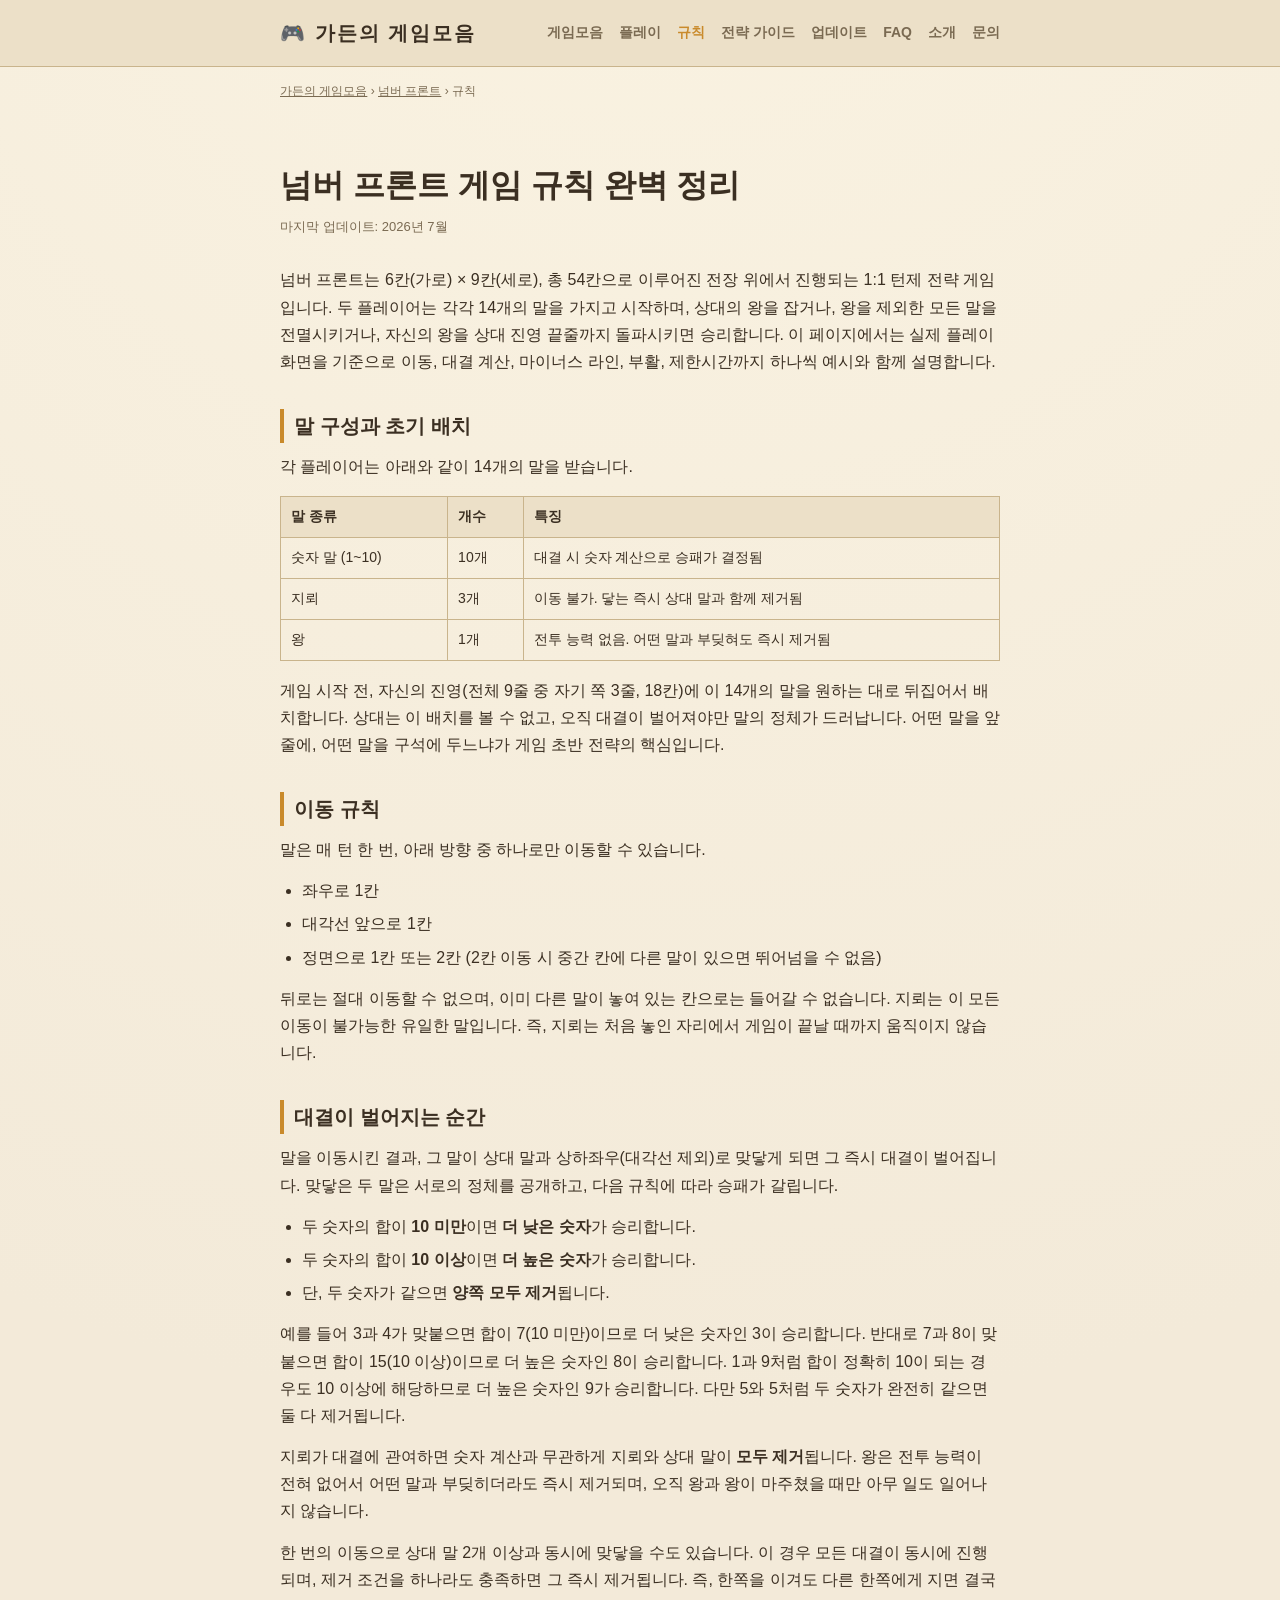
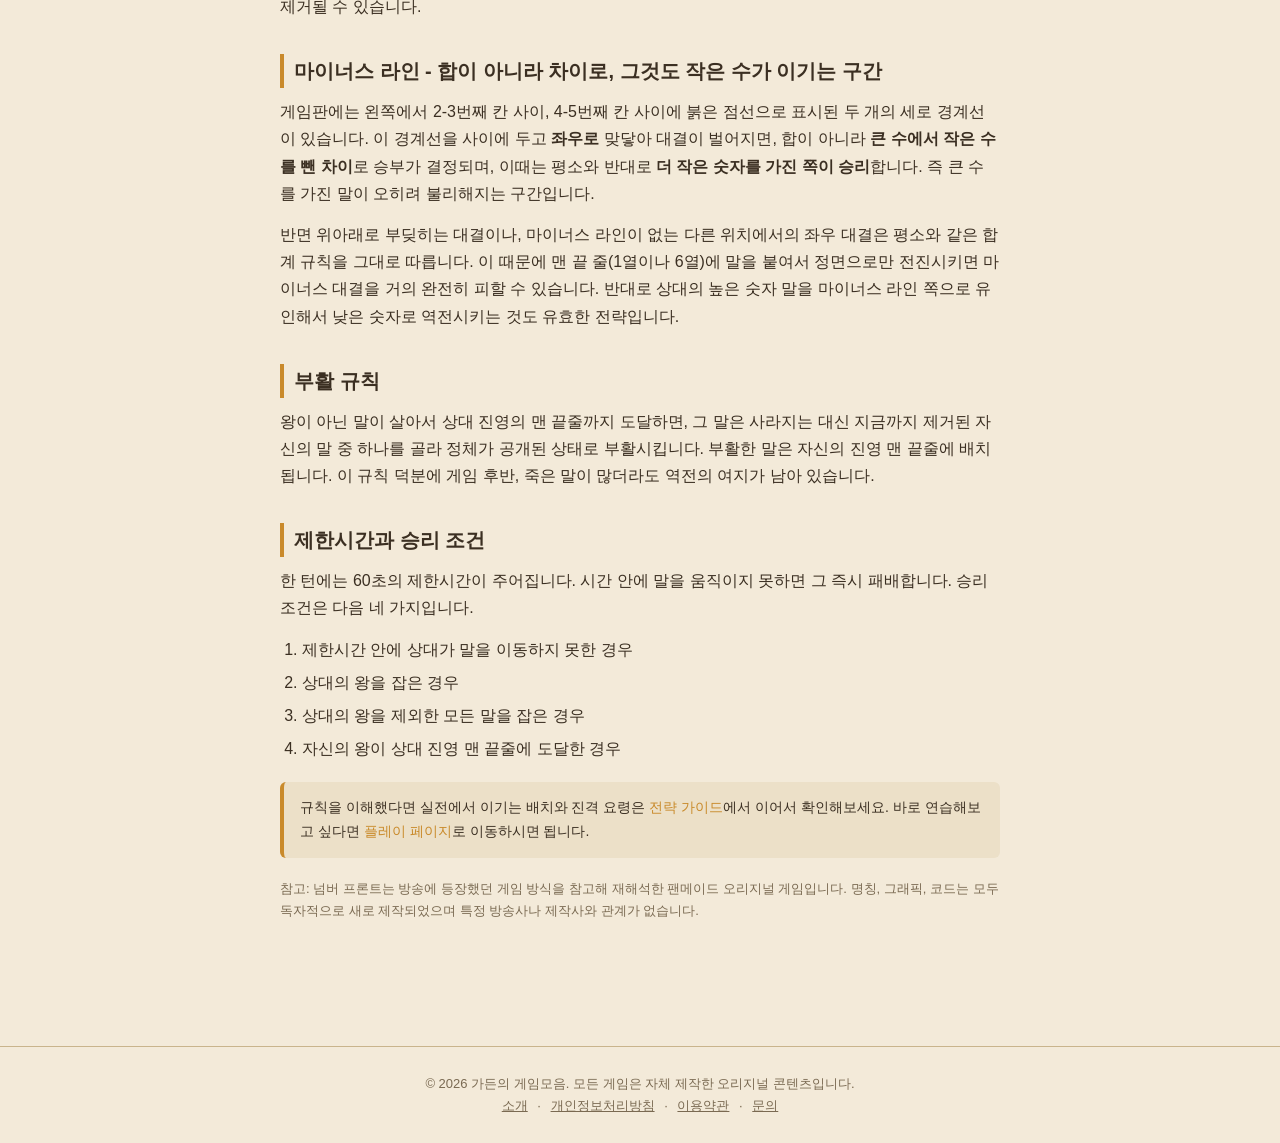
==== rules.html @ f2a9819b "Add files via upload" ====
<!DOCTYPE html>
<html lang="ko">
<head>
<meta charset="UTF-8">
<meta name="viewport" content="width=device-width, initial-scale=1.0">
<title>넘버 프론트 게임 규칙 완벽 정리 - 이동, 대결, 마이너스 라인, 부활</title>
<meta name="description" content="넘버 프론트의 이동 규칙, 대결(합/차 계산) 방식, 마이너스 라인, 부활 규칙, 제한시간, 승리 조건까지 예시와 함께 자세히 설명합니다.">
<link rel="canonical" href="https://gardengame-ten.vercel.app/rules.html">
<meta property="og:type" content="article">
<meta property="og:title" content="넘버 프론트 게임 규칙 완벽 정리">
<meta property="og:description" content="이동, 대결 계산, 마이너스 라인, 부활, 제한시간까지 예시로 배우는 넘버 프론트 규칙 가이드.">
<meta property="og:url" content="https://gardengame-ten.vercel.app/rules.html">
<link rel="stylesheet" href="site.css">
<script async src="https://pagead2.googlesyndication.com/pagead/js/adsbygoogle.js?client=ca-pub-2557338953436433"
     crossorigin="anonymous"></script>
</head>
<body>

<header class="site-header">
  <div class="header-inner">
    <a href="index.html" class="brand-link"><div class="brand">🎮 가든의 게임모음</div></a>
    <nav class="site-nav">
      <a href="index.html">게임모음</a>
      <a href="play.html">플레이</a>
      <a href="rules.html" class="active">규칙</a>
      <a href="strategy.html">전략 가이드</a>
      <a href="updates.html">업데이트</a>
      <a href="faq.html">FAQ</a>
      <a href="about.html">소개</a>
      <a href="contact.html">문의</a>
    </nav>
  </div>
</header>
<div class="breadcrumb"><a href="index.html">가든의 게임모음</a> &rsaquo; <a href="play.html">넘버 프론트</a> &rsaquo; 규칙</div>

<div class="wrap" style="padding-top:30px;">
<article>
  <h1>넘버 프론트 게임 규칙 완벽 정리</h1>
  <div class="meta">마지막 업데이트: 2026년 7월</div>

  <p>
    넘버 프론트는 6칸(가로) × 9칸(세로), 총 54칸으로 이루어진 전장 위에서 진행되는 1:1 턴제 전략 게임입니다.
    두 플레이어는 각각 14개의 말을 가지고 시작하며, 상대의 왕을 잡거나, 왕을 제외한 모든 말을 전멸시키거나,
    자신의 왕을 상대 진영 끝줄까지 돌파시키면 승리합니다. 이 페이지에서는 실제 플레이 화면을 기준으로
    이동, 대결 계산, 마이너스 라인, 부활, 제한시간까지 하나씩 예시와 함께 설명합니다.
  </p>

  <h2>말 구성과 초기 배치</h2>
  <p>
    각 플레이어는 아래와 같이 14개의 말을 받습니다.
  </p>
  <table>
    <tr><th>말 종류</th><th>개수</th><th>특징</th></tr>
    <tr><td>숫자 말 (1~10)</td><td>10개</td><td>대결 시 숫자 계산으로 승패가 결정됨</td></tr>
    <tr><td>지뢰</td><td>3개</td><td>이동 불가. 닿는 즉시 상대 말과 함께 제거됨</td></tr>
    <tr><td>왕</td><td>1개</td><td>전투 능력 없음. 어떤 말과 부딪혀도 즉시 제거됨</td></tr>
  </table>
  <p>
    게임 시작 전, 자신의 진영(전체 9줄 중 자기 쪽 3줄, 18칸)에 이 14개의 말을 원하는 대로 뒤집어서 배치합니다.
    상대는 이 배치를 볼 수 없고, 오직 대결이 벌어져야만 말의 정체가 드러납니다. 어떤 말을 앞줄에, 어떤 말을 구석에
    두느냐가 게임 초반 전략의 핵심입니다.
  </p>

  <h2>이동 규칙</h2>
  <p>
    말은 매 턴 한 번, 아래 방향 중 하나로만 이동할 수 있습니다.
  </p>
  <ul>
    <li>좌우로 1칸</li>
    <li>대각선 앞으로 1칸</li>
    <li>정면으로 1칸 또는 2칸 (2칸 이동 시 중간 칸에 다른 말이 있으면 뛰어넘을 수 없음)</li>
  </ul>
  <p>
    뒤로는 절대 이동할 수 없으며, 이미 다른 말이 놓여 있는 칸으로는 들어갈 수 없습니다. 지뢰는 이 모든 이동이 불가능한
    유일한 말입니다. 즉, 지뢰는 처음 놓인 자리에서 게임이 끝날 때까지 움직이지 않습니다.
  </p>

  <h2>대결이 벌어지는 순간</h2>
  <p>
    말을 이동시킨 결과, 그 말이 상대 말과 상하좌우(대각선 제외)로 맞닿게 되면 그 즉시 대결이 벌어집니다.
    맞닿은 두 말은 서로의 정체를 공개하고, 다음 규칙에 따라 승패가 갈립니다.
  </p>
  <ul>
    <li>두 숫자의 합이 <b>10 미만</b>이면 <b>더 낮은 숫자</b>가 승리합니다.</li>
    <li>두 숫자의 합이 <b>10 이상</b>이면 <b>더 높은 숫자</b>가 승리합니다.</li>
    <li>단, 두 숫자가 같으면 <b>양쪽 모두 제거</b>됩니다.</li>
  </ul>
  <p>
    예를 들어 3과 4가 맞붙으면 합이 7(10 미만)이므로 더 낮은 숫자인 3이 승리합니다. 반대로 7과 8이 맞붙으면
    합이 15(10 이상)이므로 더 높은 숫자인 8이 승리합니다. 1과 9처럼 합이 정확히 10이 되는 경우도 10 이상에
    해당하므로 더 높은 숫자인 9가 승리합니다. 다만 5와 5처럼 두 숫자가 완전히 같으면 둘 다 제거됩니다.
  </p>
  <p>
    지뢰가 대결에 관여하면 숫자 계산과 무관하게 지뢰와 상대 말이 <b>모두 제거</b>됩니다. 왕은 전투 능력이 전혀 없어서
    어떤 말과 부딪히더라도 즉시 제거되며, 오직 왕과 왕이 마주쳤을 때만 아무 일도 일어나지 않습니다.
  </p>
  <p>
    한 번의 이동으로 상대 말 2개 이상과 동시에 맞닿을 수도 있습니다. 이 경우 모든 대결이 동시에 진행되며,
    제거 조건을 하나라도 충족하면 그 즉시 제거됩니다. 즉, 한쪽을 이겨도 다른 한쪽에게 지면 결국 제거될 수 있습니다.
  </p>

  <h2>마이너스 라인 - 합이 아니라 차이로, 그것도 작은 수가 이기는 구간</h2>
  <p>
    게임판에는 왼쪽에서 2-3번째 칸 사이, 4-5번째 칸 사이에 붉은 점선으로 표시된 두 개의 세로 경계선이 있습니다.
    이 경계선을 사이에 두고 <b>좌우로</b> 맞닿아 대결이 벌어지면, 합이 아니라 <b>큰 수에서 작은 수를 뺀 차이</b>로
    승부가 결정되며, 이때는 평소와 반대로 <b>더 작은 숫자를 가진 쪽이 승리</b>합니다. 즉 큰 수를 가진 말이
    오히려 불리해지는 구간입니다.
  </p>
  <p>
    반면 위아래로 부딪히는 대결이나, 마이너스 라인이 없는 다른 위치에서의 좌우 대결은 평소와 같은 합계 규칙을 그대로
    따릅니다. 이 때문에 맨 끝 줄(1열이나 6열)에 말을 붙여서 정면으로만 전진시키면 마이너스 대결을 거의 완전히
    피할 수 있습니다. 반대로 상대의 높은 숫자 말을 마이너스 라인 쪽으로 유인해서 낮은 숫자로 역전시키는 것도
    유효한 전략입니다.
  </p>

  <h2>부활 규칙</h2>
  <p>
    왕이 아닌 말이 살아서 상대 진영의 맨 끝줄까지 도달하면, 그 말은 사라지는 대신 지금까지 제거된 자신의 말 중
    하나를 골라 정체가 공개된 상태로 부활시킵니다. 부활한 말은 자신의 진영 맨 끝줄에 배치됩니다.
    이 규칙 덕분에 게임 후반, 죽은 말이 많더라도 역전의 여지가 남아 있습니다.
  </p>

  <h2>제한시간과 승리 조건</h2>
  <p>한 턴에는 60초의 제한시간이 주어집니다. 시간 안에 말을 움직이지 못하면 그 즉시 패배합니다. 승리 조건은 다음 네 가지입니다.</p>
  <ol>
    <li>제한시간 안에 상대가 말을 이동하지 못한 경우</li>
    <li>상대의 왕을 잡은 경우</li>
    <li>상대의 왕을 제외한 모든 말을 잡은 경우</li>
    <li>자신의 왕이 상대 진영 맨 끝줄에 도달한 경우</li>
  </ol>

  <div class="callout">
    규칙을 이해했다면 실전에서 이기는 배치와 진격 요령은 <a href="strategy.html">전략 가이드</a>에서 이어서 확인해보세요.
    바로 연습해보고 싶다면 <a href="play.html">플레이 페이지</a>로 이동하시면 됩니다.
  </div>

  <p style="color:var(--muted);font-size:13px;">
    참고: 넘버 프론트는 방송에 등장했던 게임 방식을 참고해 재해석한 팬메이드 오리지널 게임입니다. 명칭, 그래픽,
    코드는 모두 독자적으로 새로 제작되었으며 특정 방송사나 제작사와 관계가 없습니다.
  </p>
</article>
</div>

<footer class="site-footer">
  &copy; 2026 가든의 게임모음. 모든 게임은 자체 제작한 오리지널 콘텐츠입니다.<br>
  <a href="about.html">소개</a> · <a href="privacy.html">개인정보처리방침</a> · <a href="terms.html">이용약관</a> · <a href="contact.html">문의</a>
</footer>

</body>
</html>
---- site.css ----
:root{
  --bg:#f3ead9;
  --panel:#ece0c8;
  --panel2:#e3d4b3;
  --line:#c9b48c;
  --text:#3b2f22;
  --muted:#7a6a52;
  --gold:#c98a2b;
  --human-fill:#ffffff;
  --human-accent:#4a4a4a;
  --ai-fill:#ffd94a;
  --ai-accent:#b8860b;
}
*{box-sizing:border-box;}
html,body{margin:0;padding:0;}
body{
  font-family:'Segoe UI', 'Noto Sans KR', Arial, sans-serif;
  background:radial-gradient(circle at 50% -10%, #faf3e2 0%, var(--bg) 55%);
  color:var(--text);
  line-height:1.7;
}
a{color:var(--gold);text-decoration:none;}
a:hover{text-decoration:underline;}
.wrap{max-width:760px;margin:0 auto;padding:0 20px 60px;}

header.site-header{
  border-bottom:1px solid var(--line);
  background:var(--panel);
}
.header-inner{
  max-width:760px;margin:0 auto;padding:16px 20px;
  display:flex;align-items:center;justify-content:space-between;flex-wrap:wrap;gap:10px;
}
.brand{
  font-family:'Trebuchet MS', Verdana, sans-serif;font-weight:900;letter-spacing:2px;
  font-size:20px;color:var(--text);
}
.brand span{color:var(--gold);}
a.brand-link{text-decoration:none;color:inherit;}
a.brand-link:hover{text-decoration:none;}

nav.site-nav{display:flex;gap:16px;flex-wrap:wrap;font-size:14px;}
nav.site-nav a{color:var(--muted);font-weight:600;}
nav.site-nav a.active,nav.site-nav a:hover{color:var(--gold);}

.breadcrumb{
  max-width:760px;margin:14px auto 0;padding:0 20px;font-size:12px;color:var(--muted);
}
.breadcrumb a{color:var(--muted);text-decoration:underline;}
.breadcrumb a:hover{color:var(--gold);}

.hero-hub{
  text-align:center;padding:60px 20px 40px;
  background:radial-gradient(ellipse at 50% 0%, #fff3d6 0%, transparent 60%),
             radial-gradient(ellipse at 20% 100%, #ffe9d1 0%, transparent 55%),
             radial-gradient(ellipse at 80% 100%, #e8f5ee 0%, transparent 55%);
}
.hero-hub .emoji-row{font-size:34px;margin-bottom:8px;letter-spacing:10px;}
.hero-hub h1{
  font-family:'Trebuchet MS', Verdana, sans-serif;font-weight:900;letter-spacing:1px;
  font-size:clamp(28px,6vw,46px);margin:0 0 14px;
  background:linear-gradient(135deg,#c98a2b,#e0a542 40%,#3f8f5f 100%);
  -webkit-background-clip:text;background-clip:text;color:transparent;
}
.hero-hub p{color:var(--muted);font-size:16px;max-width:560px;margin:0 auto;}

.game-grid{
  display:grid;grid-template-columns:repeat(auto-fit,minmax(230px,1fr));gap:22px;
  margin:36px 0 20px;
}
.game-card{
  background:#fffdf8;border:1px solid var(--line);border-radius:16px;overflow:hidden;
  box-shadow:0 4px 14px rgba(180,140,60,0.10);
  transition:transform .18s, box-shadow .18s;
  display:flex;flex-direction:column;
}
.game-card:hover{transform:translateY(-4px);box-shadow:0 10px 22px rgba(180,140,60,0.18);}
.game-card .thumb{
  height:130px;display:flex;align-items:center;justify-content:center;
  background:linear-gradient(160deg,#fbe9c8,#f6d9a8);
}
.mini-board{
  display:grid;grid-template-columns:repeat(6,10px);grid-template-rows:repeat(6,10px);gap:2px;
  padding:8px;background:#e8d3a3;border-radius:8px;box-shadow:0 3px 8px rgba(0,0,0,0.12);
}
.mini-board i{display:block;border-radius:2px;background:#fffaf0;}
.mini-board i.p{background:#ffffff;border:1px solid #4a4a4a;}
.mini-board i.a{background:#ffd94a;border:1px solid #7a5c00;}
.mini-board i.m{background:#f3d9c9;border:1px solid #c0392b;}
.game-card .body{padding:16px 18px 20px;display:flex;flex-direction:column;flex:1;}
.game-card h3{margin:0 0 6px;font-size:17px;}
.game-card p{margin:0 0 16px;color:var(--muted);font-size:13px;flex:1;}
.game-card .btn{align-self:flex-start;padding:9px 18px;font-size:13px;}
.game-card.soon{opacity:.65;}
.game-card.soon .thumb{background:repeating-linear-gradient(135deg,#eee2c8,#eee2c8 8px,#e6d8b8 8px,#e6d8b8 16px);}
.game-card.soon .badge{
  display:inline-block;background:var(--panel2);color:var(--muted);font-size:11px;
  padding:3px 10px;border-radius:12px;margin-bottom:8px;
}

.hero{
  text-align:center;padding:50px 20px 30px;
}
.hero h1{
  font-family:'Trebuchet MS', Verdana, sans-serif;font-weight:900;letter-spacing:2px;
  font-size:clamp(26px,5vw,42px);margin:0 0 12px;
}
.hero p{color:var(--muted);font-size:16px;max-width:560px;margin:0 auto 22px;}
.btn{
  display:inline-block;padding:12px 26px;border-radius:8px;font-weight:bold;
  background:linear-gradient(135deg,var(--gold),#a8701a);color:#fff8ec !important;
  text-decoration:none;
}
.btn.secondary{background:var(--panel2);color:var(--text) !important;border:1px solid var(--line);}
.btn-row{display:flex;gap:12px;justify-content:center;flex-wrap:wrap;margin-top:10px;}

.card-grid{display:grid;grid-template-columns:repeat(auto-fit,minmax(200px,1fr));gap:16px;margin:30px 0;}
.card{
  background:var(--panel);border:1px solid var(--line);border-radius:10px;padding:18px;
}
.card h3{margin:0 0 8px;font-size:16px;}
.card p{margin:0;color:var(--muted);font-size:13px;}

article h1{font-size:clamp(24px,4vw,32px);margin-bottom:4px;}
article .meta{color:var(--muted);font-size:13px;margin-bottom:28px;}
article h2{font-size:20px;margin:34px 0 10px;border-left:4px solid var(--gold);padding-left:10px;}
article h3{font-size:16px;margin:22px 0 8px;color:var(--gold);}
article p{margin:0 0 14px;}
article ul, article ol{margin:0 0 14px;padding-left:22px;}
article li{margin-bottom:6px;}
article table{border-collapse:collapse;width:100%;margin:16px 0;font-size:14px;}
article th,article td{border:1px solid var(--line);padding:8px 10px;text-align:left;}
article th{background:var(--panel);}
.callout{
  background:var(--panel);border-left:4px solid var(--gold);border-radius:6px;
  padding:14px 16px;margin:20px 0;font-size:14px;color:var(--text);
}

footer.site-footer{
  border-top:1px solid var(--line);margin-top:50px;padding:26px 20px;
  text-align:center;color:var(--muted);font-size:13px;
}
footer.site-footer a{color:var(--muted);text-decoration:underline;margin:0 6px;}

.game-embed-wrap{
  background:var(--panel);border:1px solid var(--line);border-radius:12px;overflow:hidden;
  margin:20px 0 30px;
}
.game-embed-wrap iframe{display:block;width:100%;height:900px;border:none;}

@media(max-width:600px){
  .game-embed-wrap iframe{height:760px;}
}
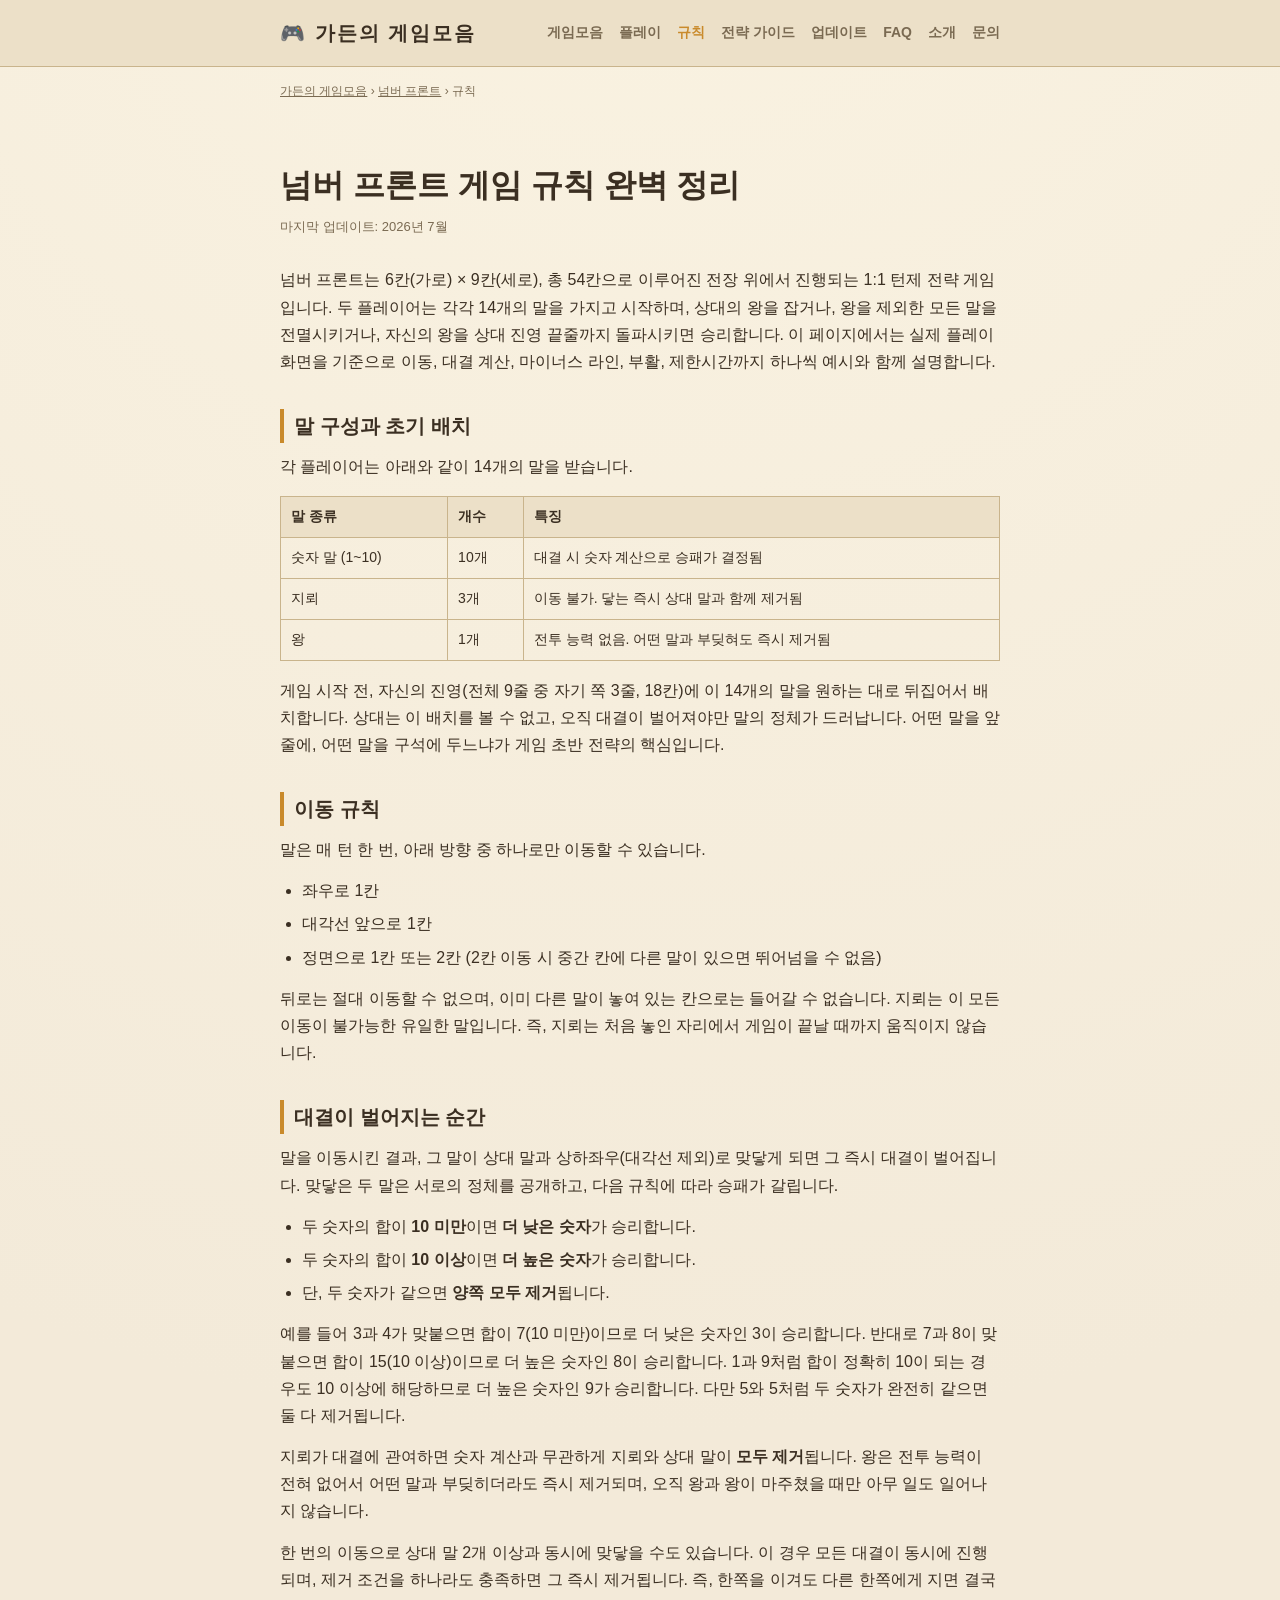
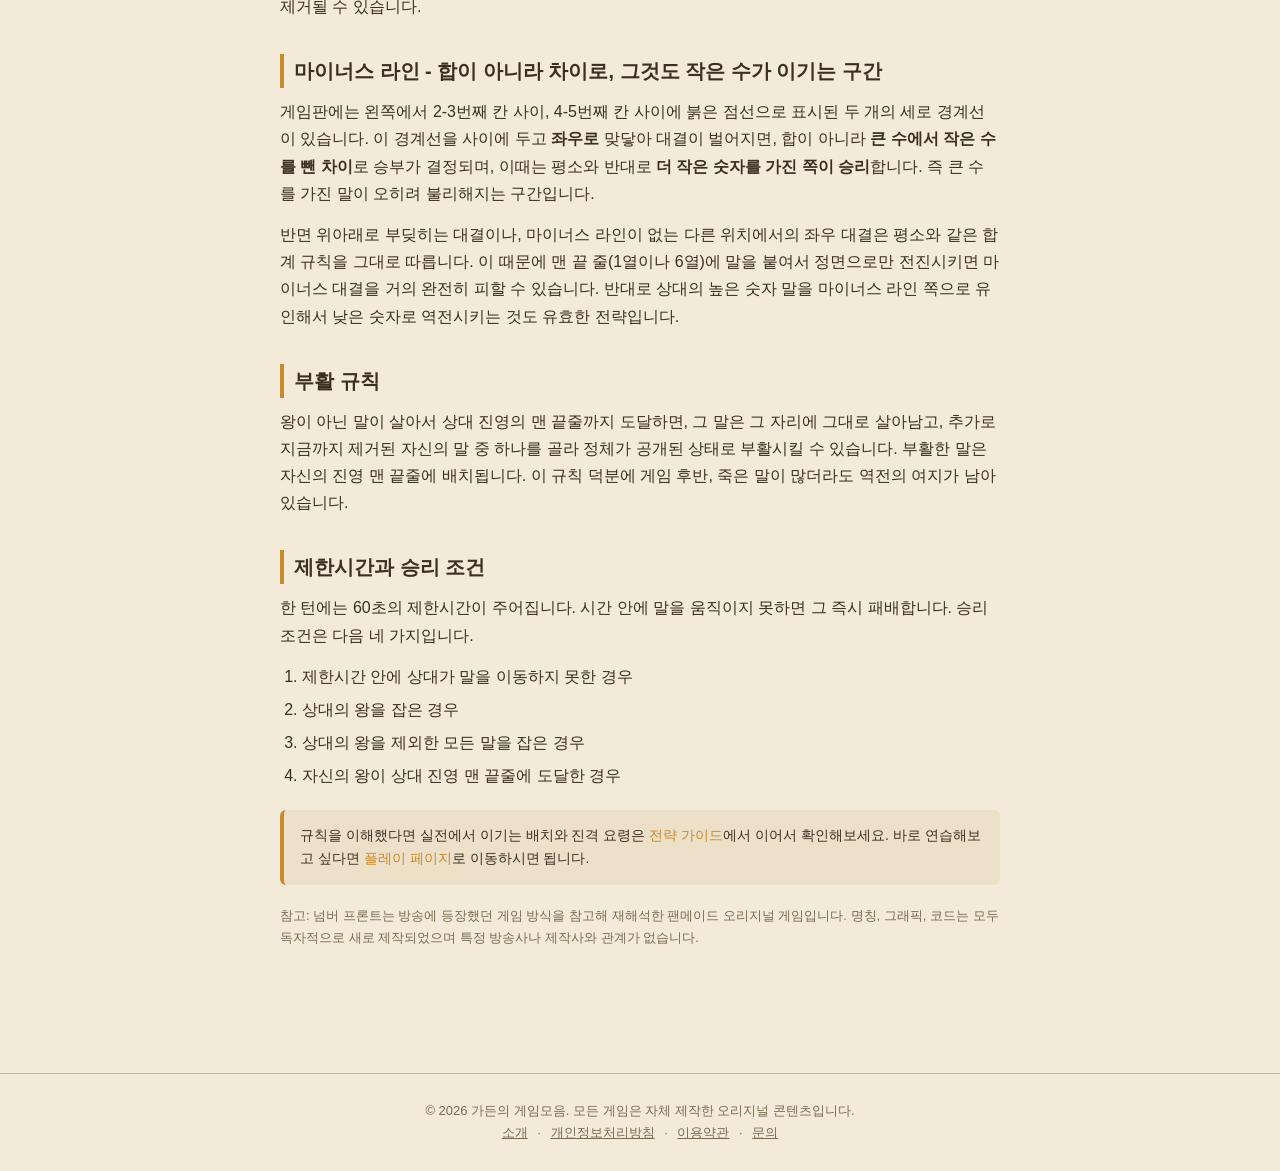
==== commit a368ce70: "룰 수정, 그리고 제거된 말 커짐" ====
--- a/rules.html
+++ b/rules.html
@@ -115,9 +115,9 @@
 
   <h2>부활 규칙</h2>
   <p>
-    왕이 아닌 말이 살아서 상대 진영의 맨 끝줄까지 도달하면, 그 말은 사라지는 대신 지금까지 제거된 자신의 말 중
-    하나를 골라 정체가 공개된 상태로 부활시킵니다. 부활한 말은 자신의 진영 맨 끝줄에 배치됩니다.
-    이 규칙 덕분에 게임 후반, 죽은 말이 많더라도 역전의 여지가 남아 있습니다.
+    왕이 아닌 말이 살아서 상대 진영의 맨 끝줄까지 도달하면, 그 말은 그 자리에 그대로 살아남고, 추가로
+    지금까지 제거된 자신의 말 중 하나를 골라 정체가 공개된 상태로 부활시킬 수 있습니다. 부활한 말은
+    자신의 진영 맨 끝줄에 배치됩니다. 이 규칙 덕분에 게임 후반, 죽은 말이 많더라도 역전의 여지가 남아 있습니다.
   </p>
 
   <h2>제한시간과 승리 조건</h2>
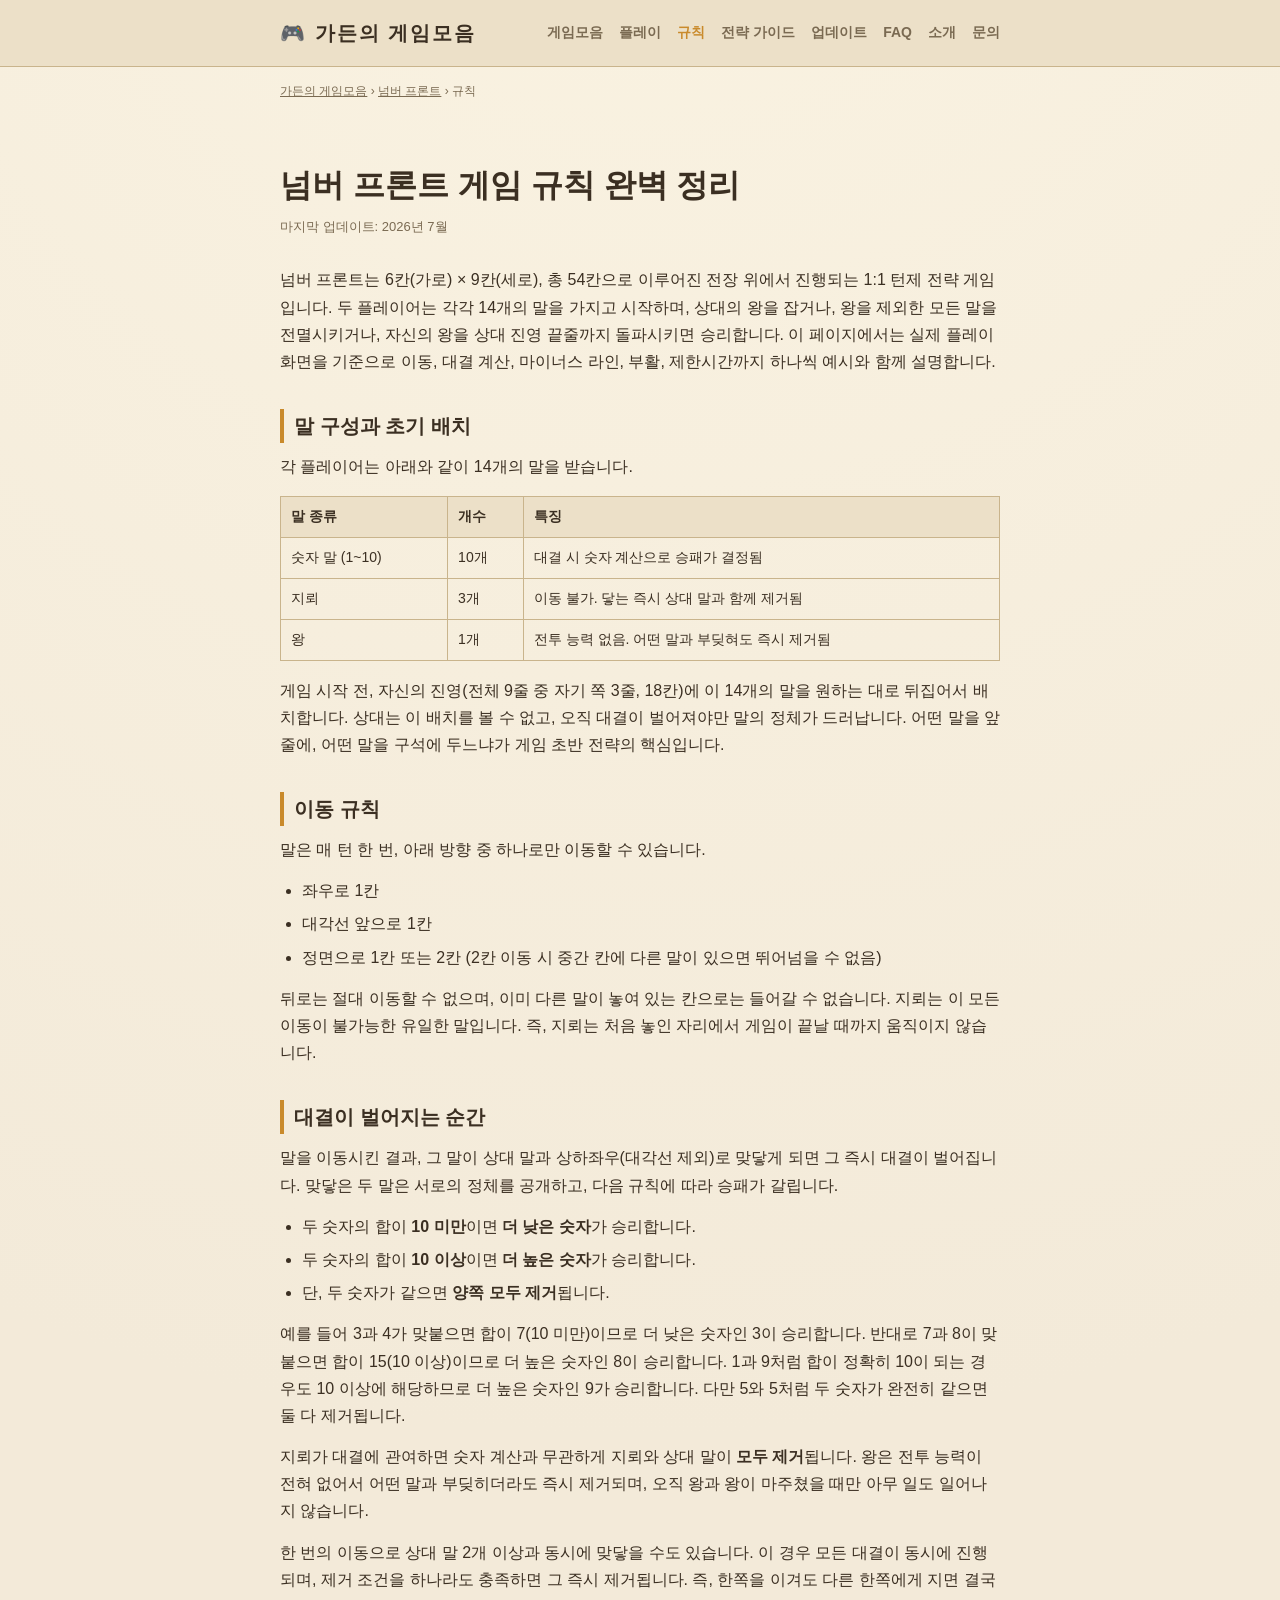
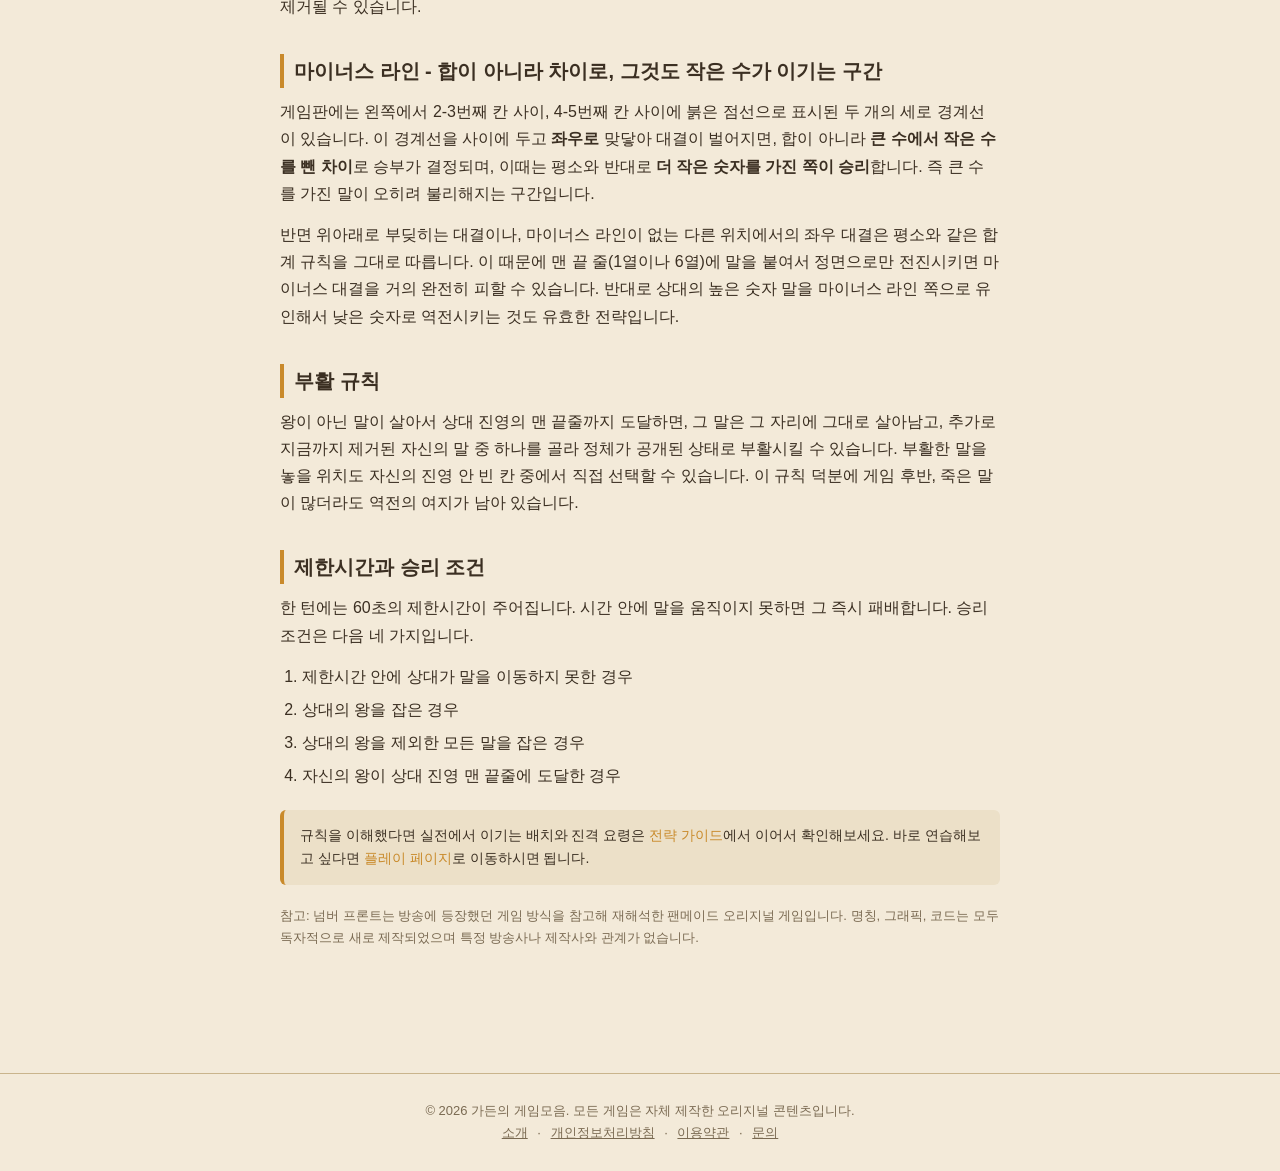
==== commit 684b8943: "부활 선택, 게임판 크기 설정" ====
--- a/rules.html
+++ b/rules.html
@@ -116,8 +116,9 @@
   <h2>부활 규칙</h2>
   <p>
     왕이 아닌 말이 살아서 상대 진영의 맨 끝줄까지 도달하면, 그 말은 그 자리에 그대로 살아남고, 추가로
-    지금까지 제거된 자신의 말 중 하나를 골라 정체가 공개된 상태로 부활시킬 수 있습니다. 부활한 말은
-    자신의 진영 맨 끝줄에 배치됩니다. 이 규칙 덕분에 게임 후반, 죽은 말이 많더라도 역전의 여지가 남아 있습니다.
+    지금까지 제거된 자신의 말 중 하나를 골라 정체가 공개된 상태로 부활시킬 수 있습니다. 부활한 말을 놓을
+    위치도 자신의 진영 안 빈 칸 중에서 직접 선택할 수 있습니다. 이 규칙 덕분에 게임 후반, 죽은 말이
+    많더라도 역전의 여지가 남아 있습니다.
   </p>
 
   <h2>제한시간과 승리 조건</h2>
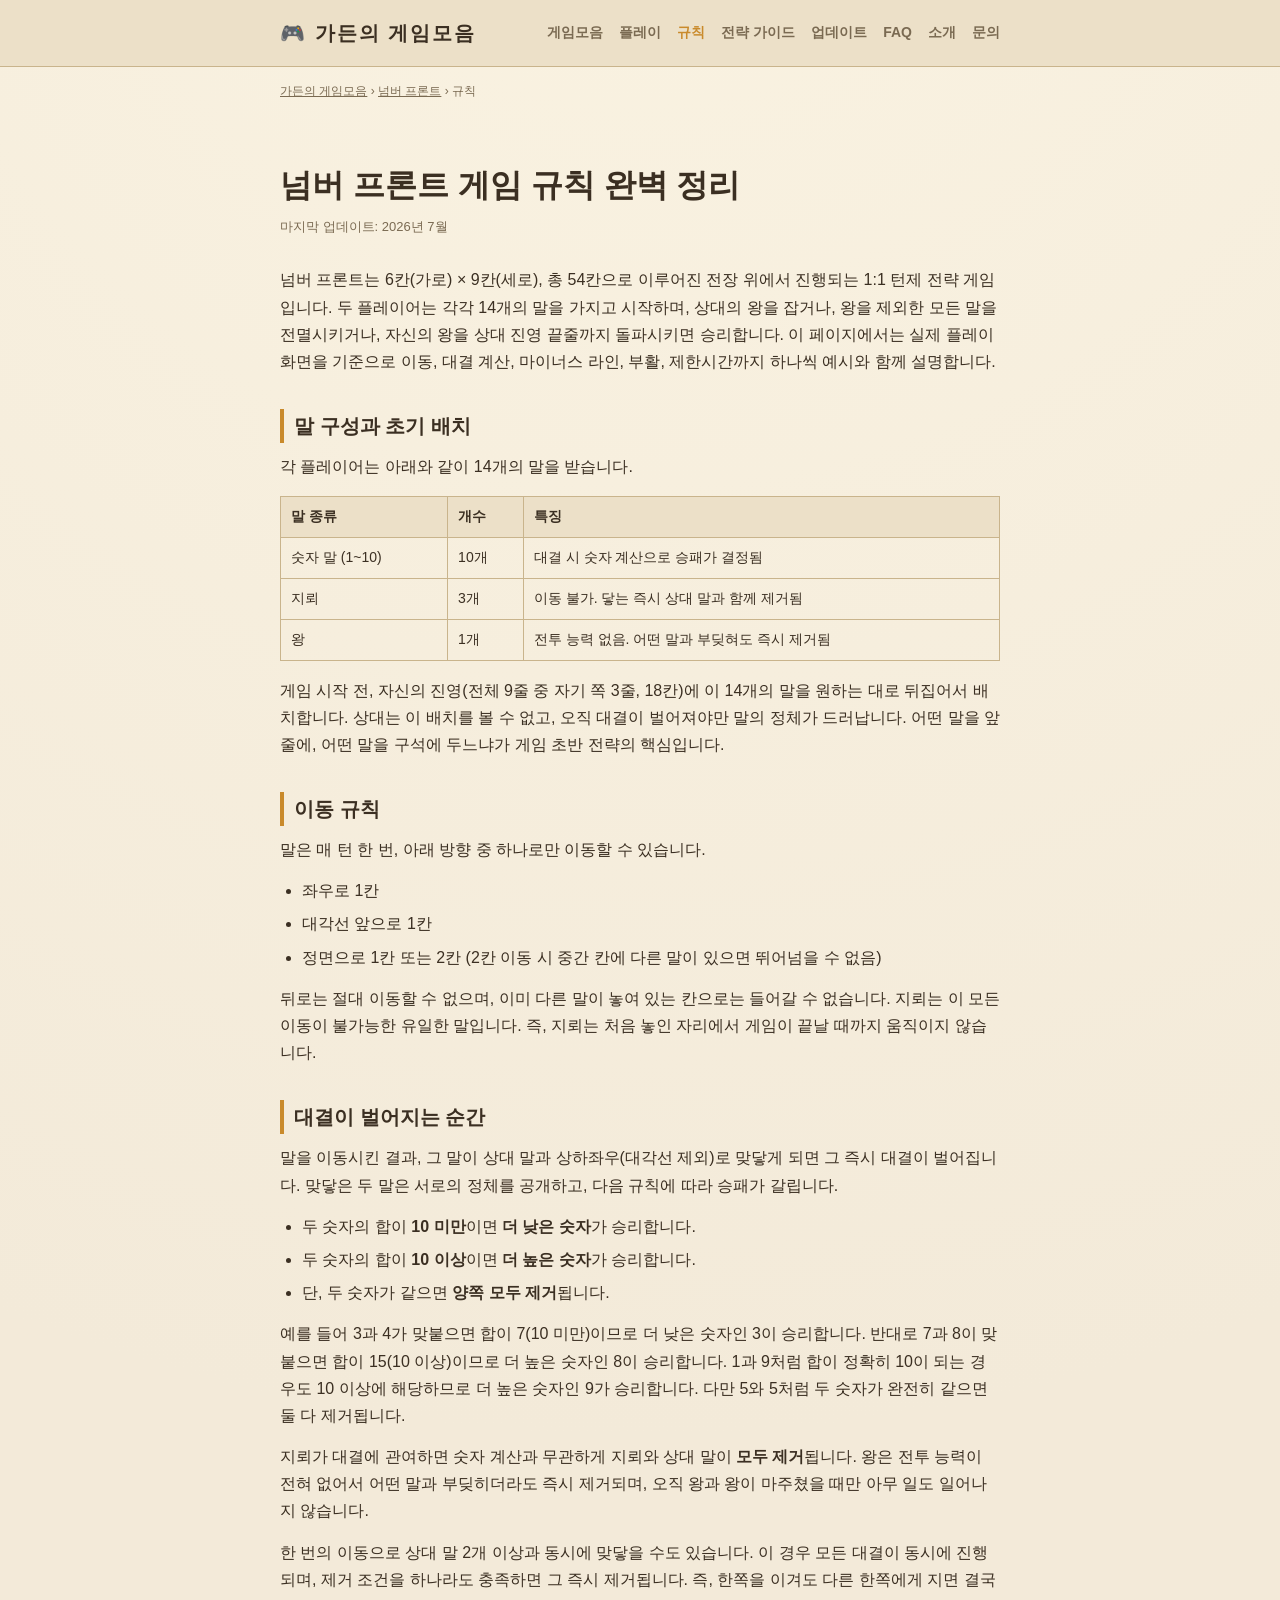
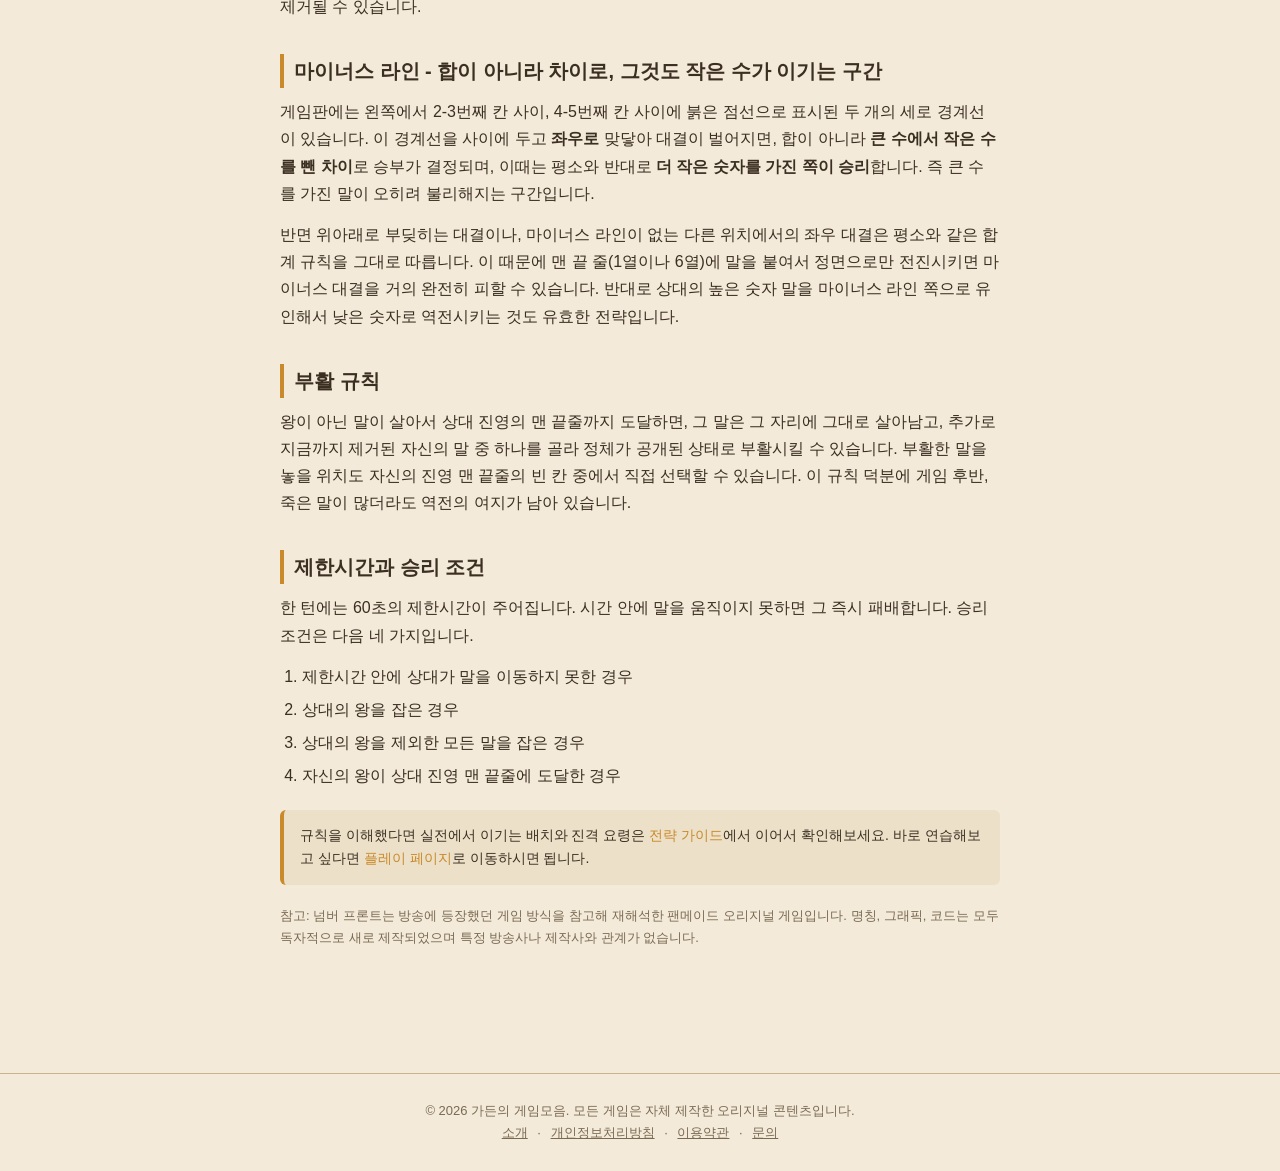
==== commit b37be7da: "부활 마지막" ====
--- a/rules.html
+++ b/rules.html
@@ -117,7 +117,7 @@
   <p>
     왕이 아닌 말이 살아서 상대 진영의 맨 끝줄까지 도달하면, 그 말은 그 자리에 그대로 살아남고, 추가로
     지금까지 제거된 자신의 말 중 하나를 골라 정체가 공개된 상태로 부활시킬 수 있습니다. 부활한 말을 놓을
-    위치도 자신의 진영 안 빈 칸 중에서 직접 선택할 수 있습니다. 이 규칙 덕분에 게임 후반, 죽은 말이
+    위치도 자신의 진영 맨 끝줄의 빈 칸 중에서 직접 선택할 수 있습니다. 이 규칙 덕분에 게임 후반, 죽은 말이
     많더라도 역전의 여지가 남아 있습니다.
   </p>
 
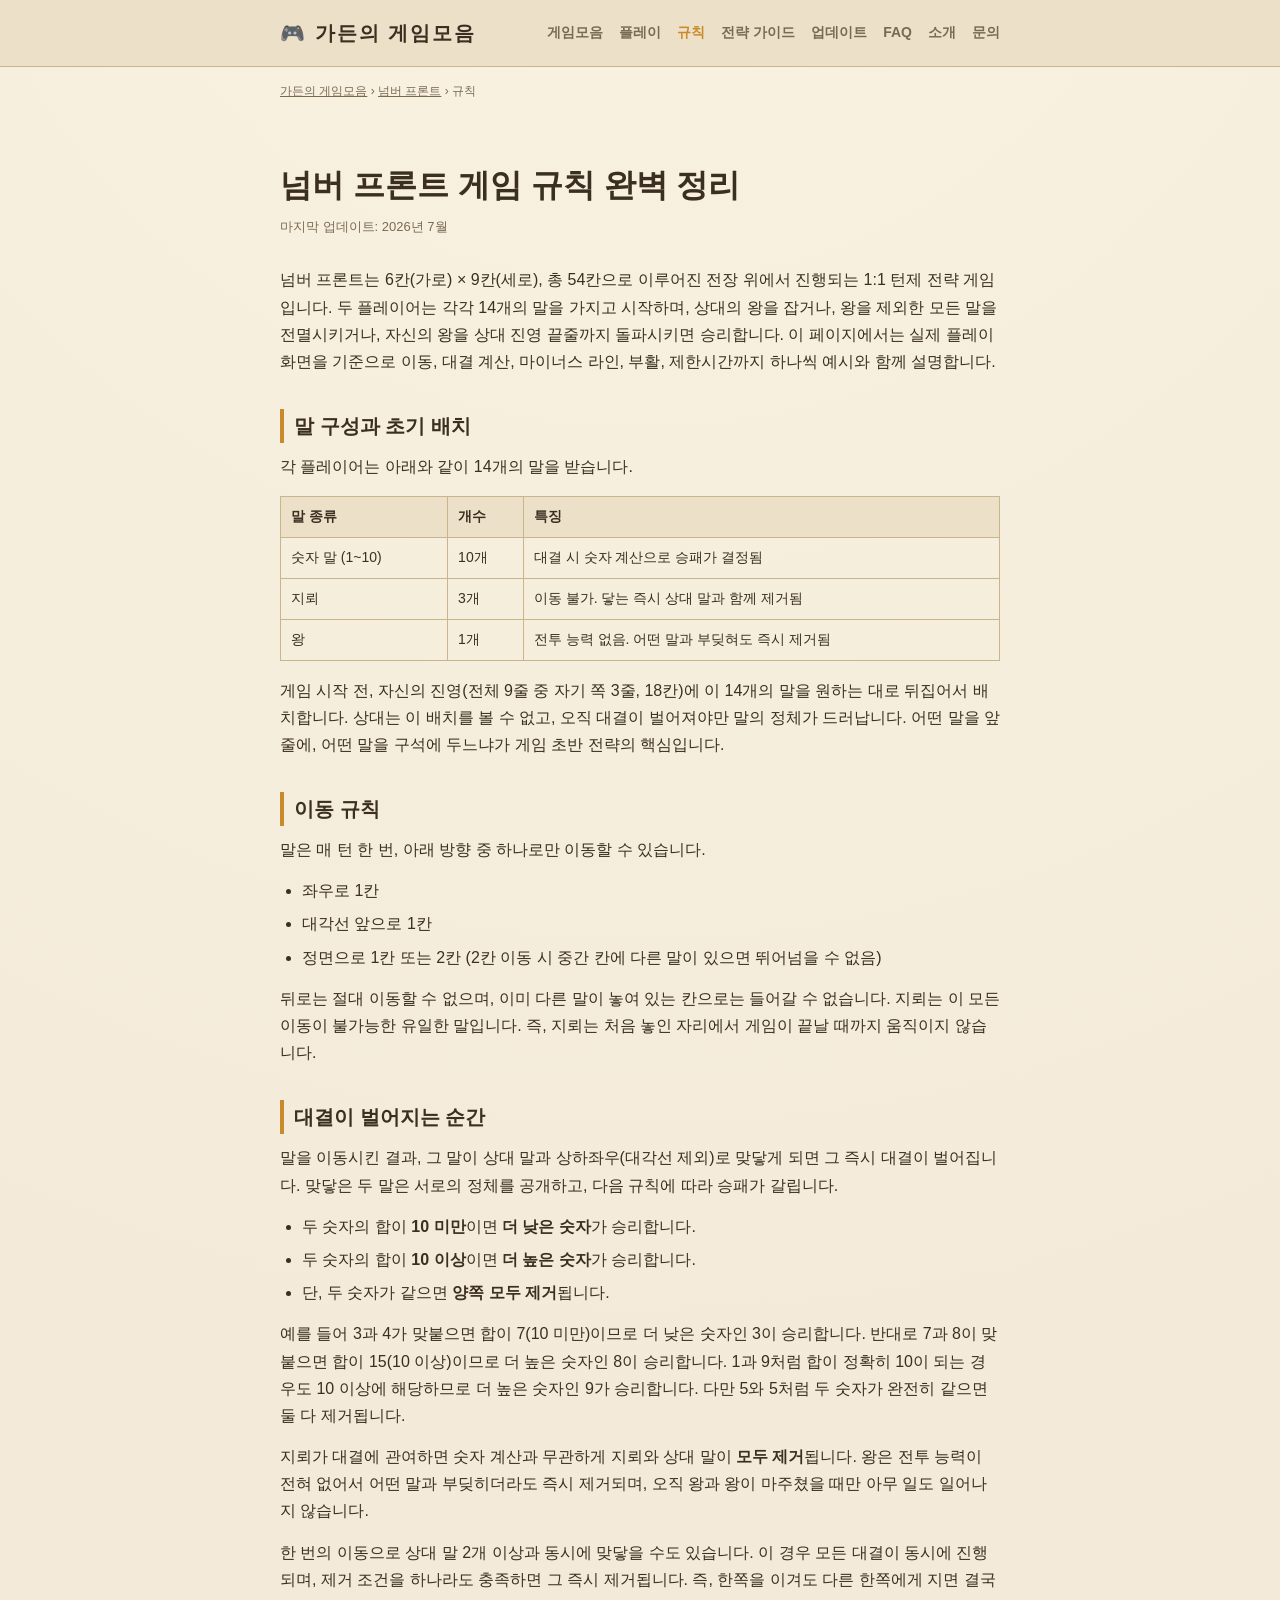
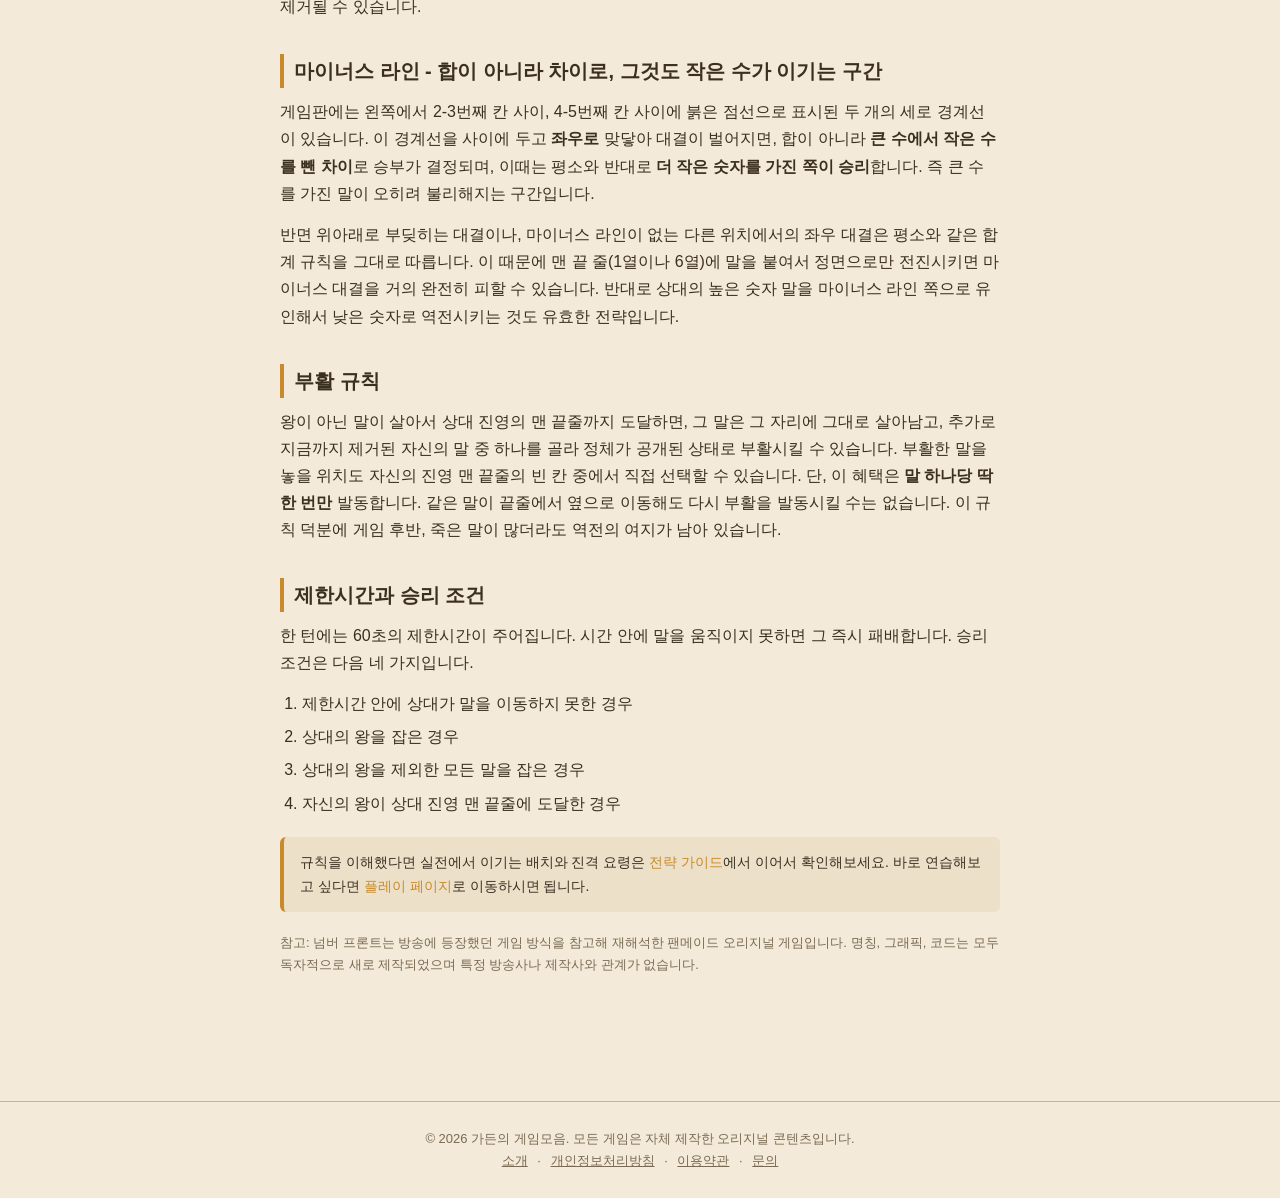
==== commit 718fafd6: "부활 한번 수정" ====
--- a/rules.html
+++ b/rules.html
@@ -117,8 +117,9 @@
   <p>
     왕이 아닌 말이 살아서 상대 진영의 맨 끝줄까지 도달하면, 그 말은 그 자리에 그대로 살아남고, 추가로
     지금까지 제거된 자신의 말 중 하나를 골라 정체가 공개된 상태로 부활시킬 수 있습니다. 부활한 말을 놓을
-    위치도 자신의 진영 맨 끝줄의 빈 칸 중에서 직접 선택할 수 있습니다. 이 규칙 덕분에 게임 후반, 죽은 말이
-    많더라도 역전의 여지가 남아 있습니다.
+    위치도 자신의 진영 맨 끝줄의 빈 칸 중에서 직접 선택할 수 있습니다. 단, 이 혜택은 <b>말 하나당 딱 한 번만</b>
+    발동합니다. 같은 말이 끝줄에서 옆으로 이동해도 다시 부활을 발동시킬 수는 없습니다. 이 규칙 덕분에
+    게임 후반, 죽은 말이 많더라도 역전의 여지가 남아 있습니다.
   </p>
 
   <h2>제한시간과 승리 조건</h2>
